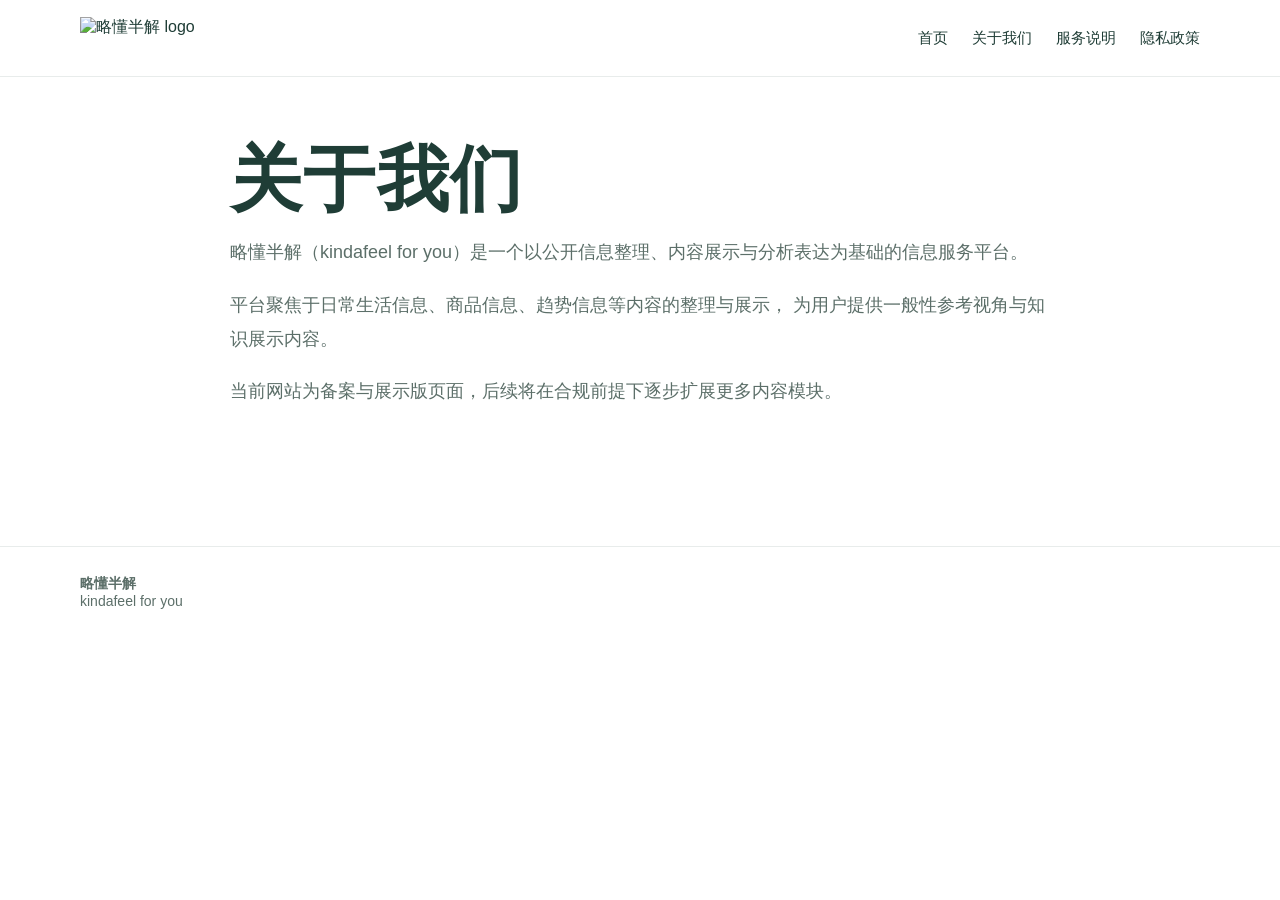
==== about.html @ e0ec6cea "init ICP filing site v1.0" ====
<!DOCTYPE html>
<html lang="zh-CN">
<head>
  <meta charset="UTF-8" />
  <meta name="viewport" content="width=device-width, initial-scale=1.0" />
  <title>关于我们 | 略懂半解</title>
  <link rel="stylesheet" href="/assets/styles.css" />
</head>
<body>
  <header class="site-header">
    <div class="container nav">
      <a class="brand" href="/"><img src="/assets/logo.jpg" alt="略懂半解 logo" class="brand-logo" /></a>
      <nav class="menu">
        <a href="/">首页</a>
        <a href="/about.html">关于我们</a>
        <a href="/service.html">服务说明</a>
        <a href="/privacy.html">隐私政策</a>
      </nav>
    </div>
  </header>

  <main class="page">
    <div class="container narrow">
      <h1>关于我们</h1>
      <p>
        略懂半解（kindafeel for you）是一个以公开信息整理、内容展示与分析表达为基础的信息服务平台。
      </p>
      <p>
        平台聚焦于日常生活信息、商品信息、趋势信息等内容的整理与展示，
        为用户提供一般性参考视角与知识展示内容。
      </p>
      <p>
        当前网站为备案与展示版页面，后续将在合规前提下逐步扩展更多内容模块。
      </p>
    </div>
  </main>

  <footer class="site-footer">
    <div class="container footer-inner">
      <div><strong>略懂半解</strong><br />kindafeel for you</div>
    </div>
  </footer>
</body>
</html>
---- assets/styles.css ----
:root {
  --bg: #ffffff;
  --text: #1F3D36;
  --muted: #5c6f69;
  --line: #e8eceb;
  --soft: #f6f8f7;
  --accent: #A3FF3F;
  --max: 1120px;
}

* { box-sizing: border-box; }
html, body {
  margin: 0;
  padding: 0;
  background: var(--bg);
  color: var(--text);
  font-family: -apple-system, BlinkMacSystemFont, "PingFang SC", "Hiragino Sans GB",
    "Microsoft YaHei", "Noto Sans CJK SC", sans-serif;
}

a {
  color: var(--text);
  text-decoration: none;
}

.container {
  width: min(var(--max), calc(100% - 48px));
  margin: 0 auto;
}

.narrow {
  max-width: 820px;
}

.site-header {
  border-bottom: 1px solid var(--line);
  background: rgba(255,255,255,0.92);
}

.nav {
  min-height: 76px;
  display: flex;
  align-items: center;
  justify-content: space-between;
  gap: 24px;
}

.brand-logo {
  height: 42px;
  width: auto;
  display: block;
}

.menu {
  display: flex;
  gap: 24px;
  font-size: 15px;
}

.hero {
  padding: 88px 0 72px;
}

.hero-inner {
  max-width: 820px;
}

.eyebrow {
  margin: 0 0 16px;
  font-size: 14px;
  letter-spacing: 0.12em;
  text-transform: uppercase;
  color: var(--muted);
}

.hero h1,
.page h1 {
  margin: 0 0 18px;
  font-size: clamp(42px, 6vw, 72px);
  line-height: 1.06;
  font-weight: 700;
  letter-spacing: 0.02em;
}

.subtitle {
  margin: 0 0 18px;
  font-size: 22px;
  color: var(--text);
}

.desc,
.page p,
.text-block,
.list {
  font-size: 18px;
  line-height: 1.9;
  color: var(--muted);
}

.section {
  padding: 56px 0;
}

.section h2,
.page h2 {
  margin: 0 0 22px;
  font-size: 30px;
  line-height: 1.2;
}

.cards {
  display: grid;
  grid-template-columns: repeat(3, minmax(0, 1fr));
  gap: 20px;
}

.card {
  border: 1px solid var(--line);
  border-radius: 20px;
  padding: 24px;
  background: #fff;
}

.card h3 {
  margin: 0 0 12px;
  font-size: 22px;
}

.card p {
  margin: 0;
  color: var(--muted);
  line-height: 1.8;
}

.muted {
  background: var(--soft);
}

.page {
  padding: 64px 0 80px;
}

.list {
  padding-left: 22px;
}

.site-footer {
  border-top: 1px solid var(--line);
  padding: 28px 0;
  margin-top: 40px;
}

.footer-inner {
  display: flex;
  justify-content: space-between;
  gap: 24px;
  align-items: center;
  font-size: 14px;
  color: var(--muted);
}

.footer-links {
  display: flex;
  gap: 20px;
}

@media (max-width: 900px) {
  .cards {
    grid-template-columns: 1fr;
  }

  .nav,
  .footer-inner {
    flex-direction: column;
    align-items: flex-start;
  }

  .menu,
  .footer-links {
    flex-wrap: wrap;
    gap: 14px;
  }

  .hero {
    padding: 64px 0 52px;
  }
}
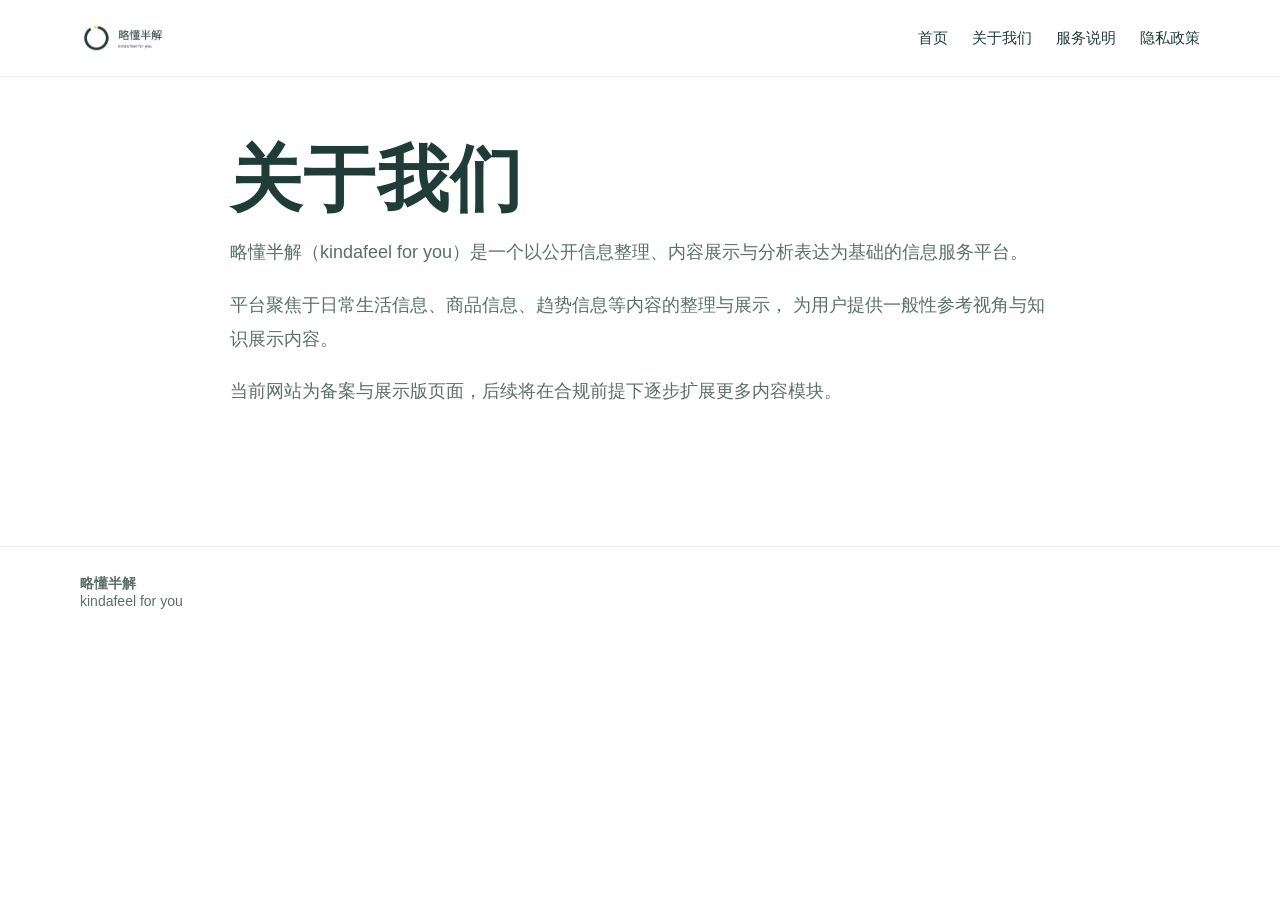
==== commit f335c103: "fix logo clarity + add favicon" ====
--- a/about.html
+++ b/about.html
@@ -5,6 +5,7 @@
   <meta name="viewport" content="width=device-width, initial-scale=1.0" />
   <title>关于我们 | 略懂半解</title>
   <link rel="stylesheet" href="/assets/styles.css" />
+  <link rel="icon" href="/assets/favicon.ico">
 </head>
 <body>
   <header class="site-header">
--- a/assets/styles.css
+++ b/assets/styles.css
@@ -46,7 +46,7 @@
 }
 
 .brand-logo {
-  height: 42px;
+  height: 56px;
   width: auto;
   display: block;
 }
@@ -185,3 +185,4 @@
     padding: 64px 0 52px;
   }
 }
+.brand-logo { image-rendering: -webkit-optimize-contrast; }
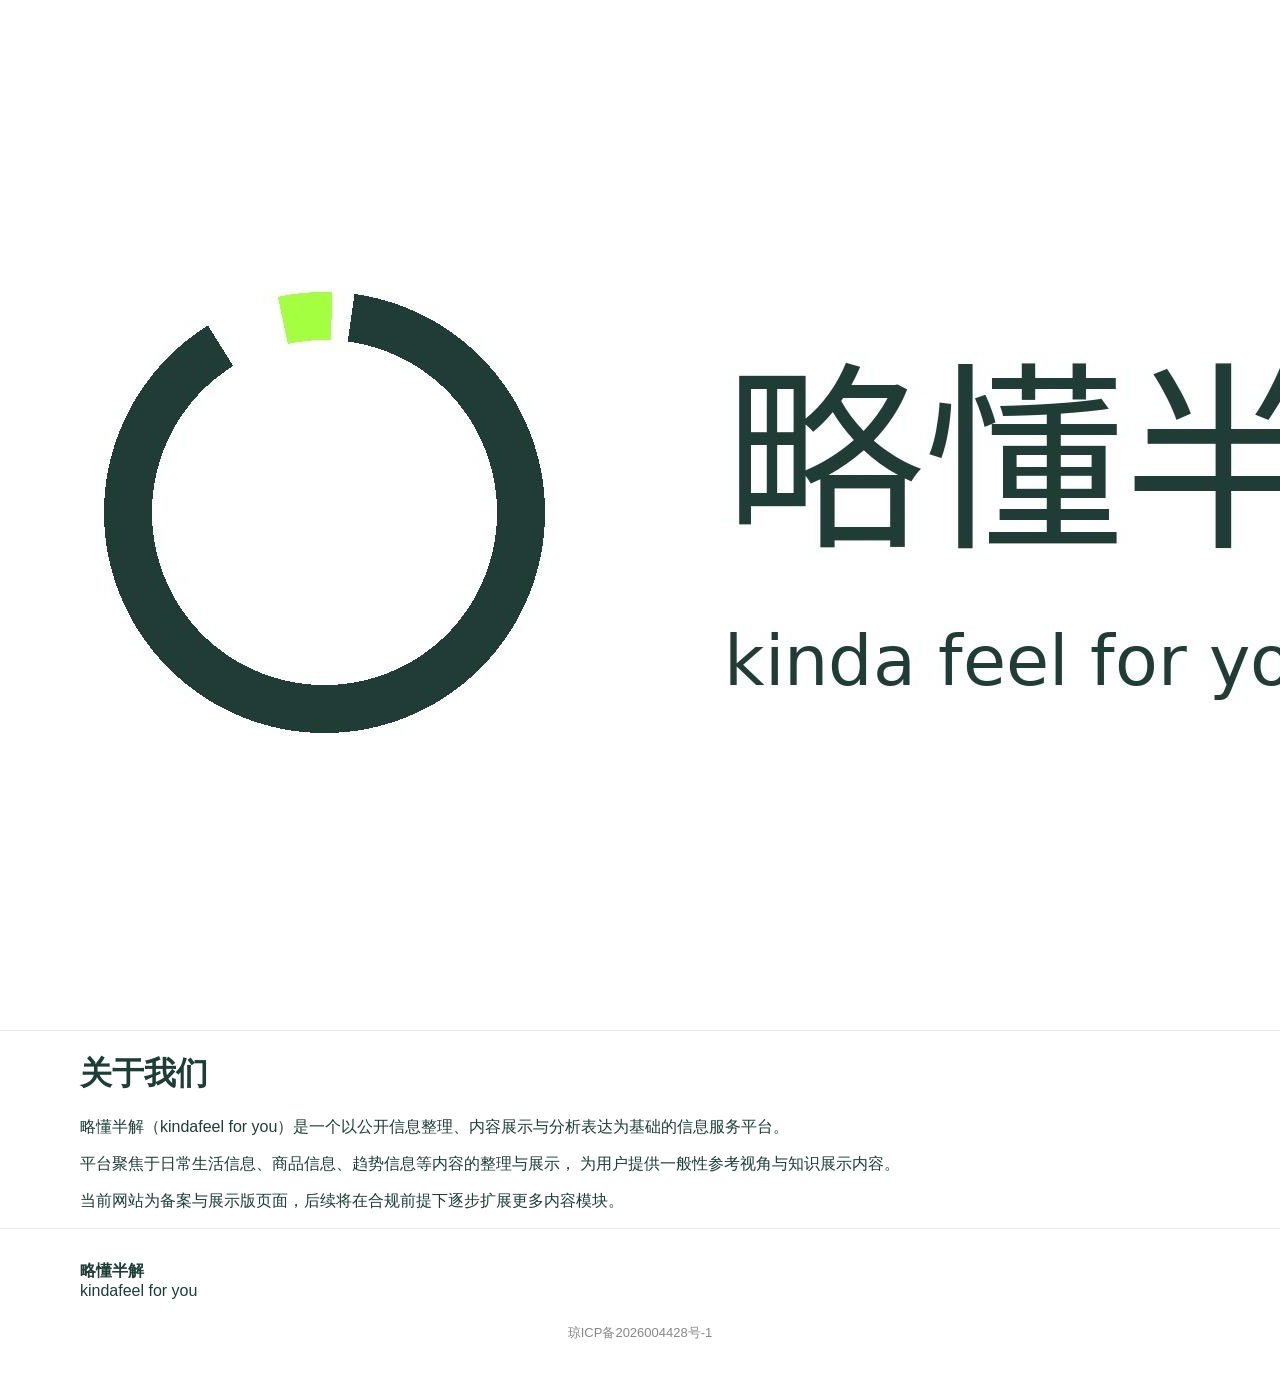
==== commit 742a35e2: "chore(site): add ICP filing footer" ====
--- a/about.html
+++ b/about.html
@@ -40,6 +40,11 @@
     <div class="container footer-inner">
       <div><strong>略懂半解</strong><br />kindafeel for you</div>
     </div>
-  </footer>
+  <div class="site-icp" style="margin-top:24px;text-align:center;font-size:13px;color:#888;">
+  <a href="https://beian.miit.gov.cn/" target="_blank" rel="noopener noreferrer" style="color:#888;text-decoration:none;">
+    琼ICP备2026004428号-1
+  </a>
+</div>
+</footer>
 </body>
 </html>
--- a/assets/styles.css
+++ b/assets/styles.css
@@ -1,14 +1,18 @@
 :root {
   --bg: #ffffff;
   --text: #1F3D36;
-  --muted: #5c6f69;
-  --line: #e8eceb;
-  --soft: #f6f8f7;
+  --muted: #61726d;
+  --line: #e7ecea;
+  --soft: #f5f8f7;
+  --soft-2: #f0f6f2;
   --accent: #A3FF3F;
   --max: 1120px;
 }
 
-* { box-sizing: border-box; }
+* {
+  box-sizing: border-box;
+}
+
 html, body {
   margin: 0;
   padding: 0;
@@ -23,166 +27,205 @@
   text-decoration: none;
 }
 
+/* ✅ 全局左右留白增强 */
 .container {
-  width: min(var(--max), calc(100% - 48px));
+  width: min(var(--max), calc(100% - 64px));
   margin: 0 auto;
-}
-
-.narrow {
-  max-width: 820px;
 }
 
 .site-header {
   border-bottom: 1px solid var(--line);
-  background: rgba(255,255,255,0.92);
-}
-
+  background: rgba(255,255,255,0.96);
+}
+
+/* ✅ 核心修复：header不贴边 */
 .nav {
-  min-height: 76px;
+  min-height: 74px;
   display: flex;
   align-items: center;
-  justify-content: space-between;
-  gap: 24px;
-}
-
-.brand-logo {
-  height: 56px;
-  width: auto;
+  width: 100%;
+  padding: 0 24px;
+}
+
+/* ✅ 品牌微调 */
+.brand-wrap {
+  display: flex;
+  flex-direction: column;
+  gap: 2px;
+  padding-left: 4px;
+}
+
+.brand {
+  font-size: 18px;
+  font-weight: 700;
+  color: var(--text);
+  line-height: 1.2;
+}
+
+.brand-sub {
+  font-size: 12px;
+  color: var(--muted);
+  line-height: 1.2;
+  letter-spacing: 0.02em;
+}
+
+.menu {
+  margin-left: auto;
+  display: flex;
+  gap: 28px;
+  font-size: 15px;
+}
+
+.hero {
+  padding: 58px 0 54px;
+  background: var(--soft);
+}
+
+.hero-wrap {
+  display: grid;
+  grid-template-columns: 300px minmax(0, 1fr);
+  gap: 54px;
+  align-items: center;
+}
+
+.hero-logo {
+  width: 100%;
+  aspect-ratio: 1 / 1;
+  background: #ffffff;
+  border: 1px solid #eef2f0;
+  border-radius: 28px;
+  display: flex;
+  align-items: center;
+  justify-content: center;
+}
+
+.hero-logo img {
+  width: 72%;
+  height: auto;
   display: block;
-}
-
-.menu {
-  display: flex;
-  gap: 24px;
-  font-size: 15px;
-}
-
-.hero {
-  padding: 88px 0 72px;
-}
-
-.hero-inner {
-  max-width: 820px;
-}
-
-.eyebrow {
+  object-fit: contain;
+}
+
+.hero-text {
+  min-width: 0;
+}
+
+.tag {
+  display: inline-block;
   margin: 0 0 16px;
+  padding: 8px 14px;
+  border-radius: 999px;
+  background: #dff5df;
+  color: var(--text);
   font-size: 14px;
-  letter-spacing: 0.12em;
-  text-transform: uppercase;
-  color: var(--muted);
-}
-
-.hero h1,
-.page h1 {
-  margin: 0 0 18px;
-  font-size: clamp(42px, 6vw, 72px);
-  line-height: 1.06;
-  font-weight: 700;
-  letter-spacing: 0.02em;
+  font-weight: 600;
+  letter-spacing: 0.04em;
+}
+
+.hero h1 {
+  margin: 0 0 16px;
+  font-size: clamp(44px, 6vw, 74px);
+  line-height: 1.05;
+  font-weight: 800;
+  letter-spacing: 0.01em;
 }
 
 .subtitle {
   margin: 0 0 18px;
-  font-size: 22px;
-  color: var(--text);
-}
-
-.desc,
-.page p,
-.text-block,
-.list {
+  font-size: 24px;
+  font-weight: 700;
+  color: var(--text);
+}
+
+.description,
+.section-desc,
+.card p,
+.site-footer p {
   font-size: 18px;
   line-height: 1.9;
   color: var(--muted);
 }
 
 .section {
-  padding: 56px 0;
+  padding: 58px 0;
+}
+
+.section.alt {
+  background: var(--soft-2);
 }
 
 .section h2,
-.page h2 {
-  margin: 0 0 22px;
+.site-footer h3 {
+  margin: 0 0 18px;
   font-size: 30px;
   line-height: 1.2;
+  color: var(--text);
 }
 
 .cards {
   display: grid;
   grid-template-columns: repeat(3, minmax(0, 1fr));
   gap: 20px;
+  margin-top: 22px;
 }
 
 .card {
+  background: #fff;
   border: 1px solid var(--line);
   border-radius: 20px;
   padding: 24px;
-  background: #fff;
 }
 
 .card h3 {
   margin: 0 0 12px;
   font-size: 22px;
-}
-
-.card p {
-  margin: 0;
-  color: var(--muted);
-  line-height: 1.8;
-}
-
-.muted {
-  background: var(--soft);
-}
-
-.page {
-  padding: 64px 0 80px;
-}
-
-.list {
-  padding-left: 22px;
+  color: var(--text);
 }
 
 .site-footer {
   border-top: 1px solid var(--line);
-  padding: 28px 0;
-  margin-top: 40px;
-}
-
-.footer-inner {
-  display: flex;
-  justify-content: space-between;
-  gap: 24px;
-  align-items: center;
+  padding: 32px 0 48px;
+  background: #fff;
+}
+
+.record {
+  margin-top: 16px;
   font-size: 14px;
-  color: var(--muted);
-}
-
-.footer-links {
-  display: flex;
-  gap: 20px;
+  color: #87958f;
 }
 
 @media (max-width: 900px) {
+  .nav {
+    flex-direction: column;
+    align-items: flex-start;
+    gap: 14px;
+    padding: 16px 24px;
+  }
+
+  .menu {
+    margin-left: 0;
+    flex-wrap: wrap;
+    gap: 14px;
+  }
+
+  .hero-wrap {
+    grid-template-columns: 1fr;
+    gap: 28px;
+  }
+
+  .hero-logo {
+    max-width: 320px;
+  }
+
   .cards {
     grid-template-columns: 1fr;
   }
 
-  .nav,
-  .footer-inner {
-    flex-direction: column;
-    align-items: flex-start;
-  }
-
-  .menu,
-  .footer-links {
-    flex-wrap: wrap;
-    gap: 14px;
-  }
-
   .hero {
-    padding: 64px 0 52px;
-  }
-}
-.brand-logo { image-rendering: -webkit-optimize-contrast; }
+    padding: 42px 0 40px;
+  }
+
+  .subtitle {
+    font-size: 22px;
+  }
+}
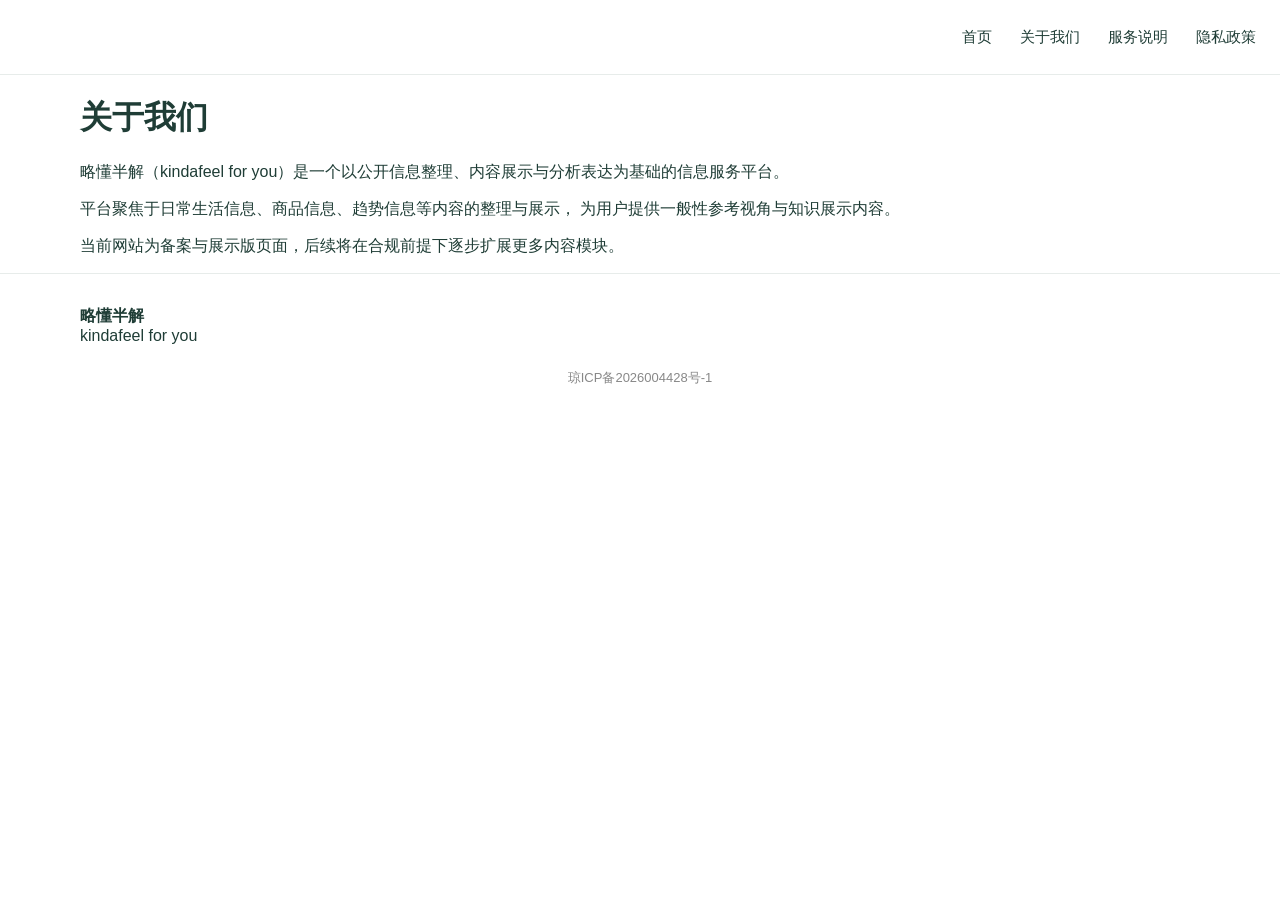
==== commit 78333b59: "fix(site): remove oversized subpage header logo" ====
--- a/about.html
+++ b/about.html
@@ -10,7 +10,6 @@
 <body>
   <header class="site-header">
     <div class="container nav">
-      <a class="brand" href="/"><img src="/assets/logo.jpg" alt="略懂半解 logo" class="brand-logo" /></a>
       <nav class="menu">
         <a href="/">首页</a>
         <a href="/about.html">关于我们</a>
